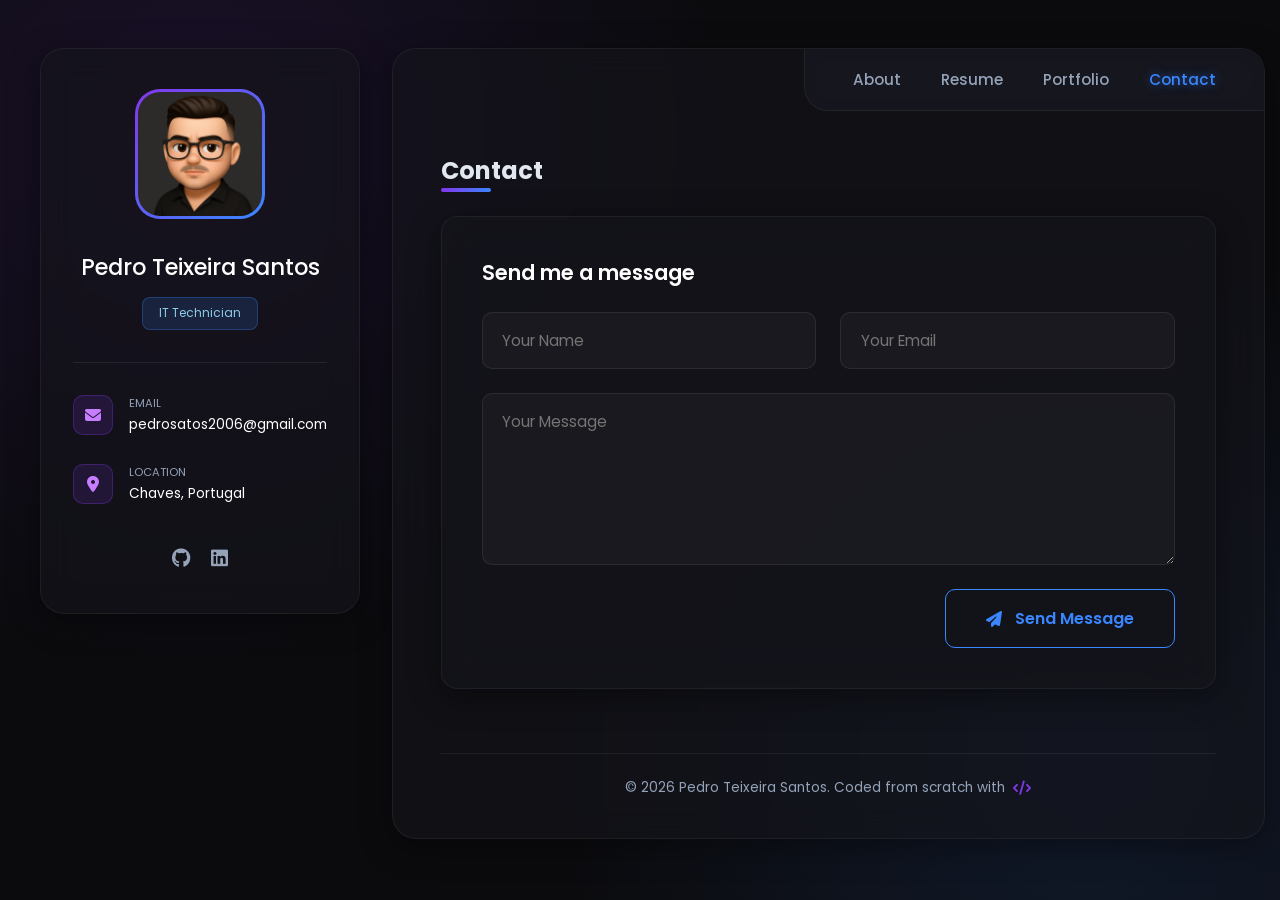
==== contact.html @ 56037216 "Primeiro commit - Portfolio" ====
<!DOCTYPE html>
<html lang="en">
<head>
    <meta charset="UTF-8">
    <meta name="viewport" content="width=device-width, initial-scale=1.0">
    <title>Pedro Teixeira Santos - Contact</title>
    <link rel="stylesheet" href="style.css">
    <link rel="stylesheet" href="https://cdnjs.cloudflare.com/ajax/libs/font-awesome/6.4.0/css/all.min.css">
</head>
<body>

<div class="container">
    <aside class="sidebar">
        <div class="profile-img">
            <img src="images/avatar.png" alt="Pedro Teixeira Santos">
        </div>
        <h2>Pedro Teixeira Santos</h2>
        <span class="badge">IT Technician</span>
        
        <div class="separator-line"></div>

        <div class="contact-info">
            <div class="info-item">
                <div class="icon-box"><i class="fa-solid fa-envelope"></i></div>
                <div class="info-text">
                    <small>EMAIL</small>
                    <p>pedrosatos2006@gmail.com</p>
                </div>
            </div>
            <div class="info-item">
                <div class="icon-box"><i class="fa-solid fa-location-dot"></i></div>
                <div class="info-text">
                    <small>LOCATION</small>
                    <p>Chaves, Portugal</p>
                </div>
            </div>
        </div>

        <div class="social-links">
            <a href="https://github.com/Lk09"><i class="fa-brands fa-github"></i></a>
            <a href="https://www.linkedin.com/in/pedro-santos-b41504161"><i class="fa-brands fa-linkedin"></i></a>
        </div>
    </aside>

    <main class="content">
        <nav class="navbar">
            <a href="index.html" >About</a>
            <a href="resume.html" >Resume</a>
            <a href="portfolio.html" >Portfolio</a>
            <a href="contact.html" class="active">Contact</a>
        </nav>


        <section class="contact-section" style="margin-top: 4rem;">
            <h1>Contact</h1>
            <div class="title-separator"></div>

            <div class="contact-form-container">
                <h3>Send me a message</h3>
                
                <form action="https://formsubmit.co/pedrosatos2006@gmail.com" method="POST" class="contact-form">
                    
                    <input type="hidden" name="_captcha" value="false">
                    
                    <input type="hidden" name="_next" value="#">

                    <div class="input-group">
                        <input type="text" name="name" placeholder="Your Name" required>
                        <input type="email" name="email" placeholder="Your Email" required>
                    </div>
                    
                    <textarea name="message" rows="6" placeholder="Your Message" required></textarea>
                    
                    <button type="submit" class="submit-btn">
                        <i class="fa-solid fa-paper-plane"></i> Send Message
                    </button>
                </form>
            </div>
        </section>
        <footer class="site-footer">
            <p>&copy; 2026 Pedro Teixeira Santos. Coded from scratch with <i class="fa-solid fa-code"></i></p>
        </footer>
    </main>
</div>

</body>
</html>
---- style.css ----
@import url('https://fonts.googleapis.com/css2?family=Poppins:wght@300;400;500;600&display=swap');

* {
    margin: 0;
    padding: 0;
    box-sizing: border-box;
    font-family: 'Poppins', sans-serif;
}

body {
    /* Fundo escuro com bacias de luz líquida em azul e roxo */
    background: radial-gradient(circle at 15% 15%, rgba(131, 56, 236, 0.12), transparent 40%),
                radial-gradient(circle at 85% 85%, rgba(58, 134, 255, 0.12), transparent 40%),
                #0b0b0e;
    color: #e2e8f0;
    display: flex;
    justify-content: center;
    padding: 3rem 1rem;
    min-height: 100vh;
}

.container {
    display: flex;
    gap: 2rem;
    max-width: 1200px;
    width: 100%;
    align-items: flex-start;
}

/* --- LIQUID GLASS EFFECT (COMMON) --- */
.sidebar, .content, .service-card, .skills-box, .portfolio-item, .contact-form-container {
    background: rgba(20, 20, 27, 0.65);
    backdrop-filter: blur(16px);
    -webkit-backdrop-filter: blur(16px);
    border: 1px solid rgba(255, 255, 255, 0.06);
    box-shadow: 0 8px 32px 0 rgba(0, 0, 0, 0.4);
}

/* --- SIDEBAR --- */
.sidebar {
    padding: 2.5rem 2rem;
    border-radius: 24px;
    width: 340px;
    text-align: center;
}

.profile-img img {
    width: 130px;
    height: 130px;
    border-radius: 25px;
    background: linear-gradient(135deg, #8338ec, #3a86ff);
    padding: 3px; /* Moldura líquida em redor do avatar */
    margin-bottom: 1.5rem;
    object-fit: cover;
}

.sidebar h2 {
    font-size: 1.4rem;
    margin-bottom: 0.8rem;
    color: #ffffff;
    font-weight: 500;
}

.badge {
    background: rgba(58, 134, 255, 0.15);
    border: 1px solid rgba(58, 134, 255, 0.3);
    font-size: 0.75rem;
    padding: 0.4rem 1rem;
    border-radius: 8px;
    color: #8ecae6;
    display: inline-block;
    margin-bottom: 2rem;
}

.separator-line {
    height: 1px;
    background: rgba(255, 255, 255, 0.08);
    margin-bottom: 2rem;
}

.contact-info {
    text-align: left;
    display: flex;
    flex-direction: column;
    gap: 1.8rem;
}

.info-item {
    display: flex;
    align-items: center;
    gap: 1rem;
}

.icon-box {
    background: rgba(131, 56, 236, 0.15);
    border: 1px solid rgba(131, 56, 236, 0.3);
    color: #c77dff;
    width: 40px;
    height: 40px;
    display: flex;
    align-items: center;
    justify-content: center;
    border-radius: 10px;
    font-size: 1rem;
}

.info-text small {
    color: #94a3b8;
    font-size: 0.7rem;
    display: block;
    margin-bottom: 0.2rem;
}

.info-text p {
    font-size: 0.85rem;
    color: #ffffff;
    word-break: normal;
}

.social-links {
    margin-top: 2.5rem;
    display: flex;
    justify-content: center;
    gap: 1.2rem;
}

.social-links a {
    color: #94a3b8;
    font-size: 1.2rem;
    text-decoration: none;
    transition: all 0.3s ease;
}

.social-links a:hover {
    color: #3a86ff;
    transform: translateY(-2px);
}

/* --- MAIN CONTENT --- */
.content {
    padding: 2.5rem 3rem;
    border-radius: 24px;
    flex: 1;
    position: relative;
}

.navbar {
    position: absolute;
    top: 0;
    right: 0;
    background: rgba(25, 25, 35, 0.7);
    backdrop-filter: blur(10px);
    padding: 1.2rem 3rem;
    border-radius: 0 24px 0 24px;
    display: flex;
    gap: 2.5rem;
    border-bottom: 1px solid rgba(255, 255, 255, 0.06);
    border-left: 1px solid rgba(255, 255, 255, 0.06);
}

.navbar a {
    color: #94a3b8;
    text-decoration: none;
    font-size: 0.95rem;
    font-weight: 500;
    transition: color 0.3s;
}

.navbar a:hover, .navbar a.active {
    color: #3a86ff;
    text-shadow: 0 0 10px rgba(58, 134, 255, 0.6);
}

.about-section {
    margin-top: 4rem;
    margin-bottom: 3rem;
}

.about-section h1 {
    font-size: 2rem;
    color: #ffffff;
    margin-bottom: 1rem;
    font-weight: 600;
}

.title-separator {
    width: 50px;
    height: 4px;
    background: linear-gradient(90deg, #8338ec, #3a86ff);
    border-radius: 2px;
    margin-bottom: 1.5rem;
}

.about-section p {
    color: #cbd5e1;
    line-height: 1.7;
    margin-bottom: 1.2rem;
    font-size: 0.95rem;
}

.services-section h2 {
    font-size: 1.6rem;
    color: #ffffff;
    margin-bottom: 1.5rem;
    font-weight: 600;
}

.services-grid {
    display: grid;
    grid-template-columns: repeat(2, 1fr);
    gap: 1.5rem;
}

.service-card {
    padding: 1.8rem;
    border-radius: 16px;
    display: flex;
    gap: 1.2rem;
    align-items: flex-start;
    transition: all 0.3s ease;
}

.service-card:hover {
    border-color: rgba(58, 134, 255, 0.4);
    box-shadow: 0 10px 25px -5px rgba(58, 134, 255, 0.15);
    transform: translateY(-2px);
}

.service-card i {
    color: #3a86ff;
    font-size: 1.8rem;
    margin-top: 0.2rem;
}

.service-card h3 {
    font-size: 1.1rem;
    color: #ffffff;
    margin-bottom: 0.8rem;
    font-weight: 600;
}

.service-card p {
    color: #94a3b8;
    font-size: 0.9rem;
    line-height: 1.6;
}

/* --- TIMELINE (EDUCATION & EXPERIENCE) --- */
.timeline-container {
    margin-bottom: 3.5rem;
}

.timeline-header {
    display: flex;
    align-items: center;
    gap: 1.2rem;
    margin-bottom: 2rem;
}

.timeline-header h3 {
    font-size: 1.6rem;
    color: #ffffff;
    font-weight: 600;
}

.timeline {
    border-left: 2px solid rgba(255, 255, 255, 0.08);
    padding-left: 2.5rem;
    position: relative;
    margin-left: 1.2rem;
}

.timeline-item {
    margin-bottom: 2.5rem;
    position: relative;
}

.timeline-item:last-child {
    margin-bottom: 0;
}

.timeline-dot {
    position: absolute;
    left: -2.95rem;
    top: 0.3rem;
    width: 14px;
    height: 14px;
    background: #0b0b0e;
    border: 3px solid #8338ec;
    border-radius: 50%;
    box-shadow: 0 0 10px rgba(131, 56, 236, 0.6);
}

.timeline-item h4 {
    color: #ffffff;
    font-size: 1.15rem;
    margin-bottom: 0.4rem;
    font-weight: 600;
}

.timeline-date {
    color: #3a86ff;
    font-size: 0.85rem;
    display: inline-block;
    margin-bottom: 1rem;
    font-weight: 500;
}

.timeline-item p {
    color: #cbd5e1;
    font-size: 0.95rem;
    line-height: 1.6;
}

/* --- SKILLS BADGE CLOUD --- */
.skills-box {
    border-radius: 16px;
    padding: 2.5rem;
    display: flex;
    flex-wrap: wrap;
    gap: 1.2rem;
    justify-content: center;
}

.badge-pill {
    background: rgba(255, 255, 255, 0.04);
    color: #ffffff;
    padding: 0.6rem 1.2rem;
    border-radius: 30px;
    font-size: 0.95rem;
    display: flex;
    align-items: center;
    gap: 0.8rem;
    border: 1px solid rgba(255, 255, 255, 0.08);
    font-weight: 500;
    transition: all 0.3s ease;
}

.badge-pill:hover {
    border-color: #8338ec;
    box-shadow: 0 0 12px rgba(131, 56, 236, 0.3);
    transform: translateY(-2px);
}

.badge-tag {
    font-size: 0.7rem;
    padding: 0.2rem 0.6rem;
    border-radius: 12px;
    font-weight: 600;
    text-transform: uppercase;
    letter-spacing: 0.5px;
}

.tag-core {
    color: #ffffff;
    background: rgba(131, 56, 236, 0.4);
    border: 1px solid #8338ec;
}

.tag-tool {
    color: #ffffff;
    background: rgba(58, 134, 255, 0.4);
    border: 1px solid #3a86ff;
}

.tag-academic {
    color: #ffffff;
    background: rgba(255, 255, 255, 0.1);
    border: 1px solid rgba(255, 255, 255, 0.2);
}

/* --- PORTFOLIO SECTION --- */
.filter-menu {
    list-style: none;
    display: flex;
    gap: 1.5rem;
    margin-bottom: 2.5rem;
    flex-wrap: wrap;
}

.filter-menu li {
    color: #94a3b8;
    font-size: 0.95rem;
    cursor: pointer;
    transition: color 0.3s ease;
    font-weight: 500;
}

.filter-menu li:hover, .filter-menu li.active {
    color: #3a86ff;
}

.portfolio-grid {
    display: grid;
    grid-template-columns: repeat(auto-fill, minmax(280px, 1fr));
    gap: 1.8rem;
}

.portfolio-item {
    border-radius: 16px;
    overflow: hidden;
    transition: all 0.3s ease;
    display: flex;
    flex-direction: column;
}

.portfolio-item:hover {
    border-color: rgba(131, 56, 236, 0.4);
    transform: translateY(-5px);
    box-shadow: 0 12px 30px -10px rgba(131, 56, 236, 0.25);
}

.portfolio-item img {
    width: 100%;
    height: 180px;
    object-fit: cover;
    border-bottom: 1px solid rgba(255, 255, 255, 0.06);
}

.item-content {
    padding: 1.5rem;
    display: flex;
    flex-direction: column;
    flex-grow: 1;
}

.item-content h3 {
    color: #ffffff;
    font-size: 1.1rem;
    margin-bottom: 0.2rem;
    font-weight: 600;
}

.item-content span {
    color: #94a3b8;
    font-size: 0.8rem;
    display: block;
    margin-bottom: 1rem;
}

.item-content p {
    color: #cbd5e1;
    font-size: 0.9rem;
    line-height: 1.6;
}

/* --- GITHUB HOVER BUTTON --- */
.portfolio-item {
    position: relative;
}

.github-overlay-btn {
    position: absolute;
    top: 15px;
    right: 15px;
    background: rgba(15, 15, 20, 0.75);
    color: #ffffff;
    padding: 0.5rem 1rem;
    border-radius: 8px;
    font-size: 0.85rem;
    font-weight: 500;
    text-decoration: none;
    display: flex;
    align-items: center;
    gap: 0.5rem;
    backdrop-filter: blur(8px);
    -webkit-backdrop-filter: blur(8px);
    border: 1px solid rgba(255, 255, 255, 0.1);
    opacity: 0;
    transform: translateY(-10px);
    transition: all 0.3s ease;
    z-index: 10;
}

.portfolio-item:hover .github-overlay-btn {
    opacity: 1;
    transform: translateY(0);
}

.github-overlay-btn:hover {
    background: linear-gradient(135deg, #8338ec, #3a86ff);
    border-color: transparent;
    box-shadow: 0 0 10px rgba(58, 134, 255, 0.4);
}

/* --- CONTACT SECTION --- */
.contact-form-container {
    border-radius: 16px;
    padding: 2.5rem;
}

.contact-form-container h3 {
    color: #ffffff;
    font-size: 1.3rem;
    margin-bottom: 1.5rem;
    font-weight: 600;
}

.contact-form {
    display: flex;
    flex-direction: column;
    gap: 1.5rem;
}

.input-group {
    display: flex;
    gap: 1.5rem;
}

.input-group input {
    flex: 1;
}

.contact-form input, 
.contact-form textarea {
    background: rgba(255, 255, 255, 0.03);
    border: 1px solid rgba(255, 255, 255, 0.08);
    padding: 1rem 1.2rem;
    border-radius: 10px;
    color: #ffffff;
    font-size: 0.95rem;
    font-family: inherit;
    outline: none;
    transition: all 0.3s ease;
}

.contact-form input:focus, 
.contact-form textarea:focus {
    border-color: #3a86ff;
    background: rgba(58, 134, 255, 0.02);
    box-shadow: 0 0 10px rgba(58, 134, 255, 0.2);
}

.contact-form textarea {
    resize: vertical;
}

.submit-btn {
    align-self: flex-end;
    background: transparent;
    color: #3a86ff;
    border: 1px solid #3a86ff;
    padding: 1rem 2.5rem;
    border-radius: 10px;
    font-size: 1rem;
    font-weight: 600;
    cursor: pointer;
    display: flex;
    align-items: center;
    gap: 0.8rem;
    transition: all 0.3s ease;
}

.submit-btn:hover {
    background: linear-gradient(135deg, #8338ec, #3a86ff);
    color: #ffffff;
    border-color: transparent;
    box-shadow: 0 0 15px rgba(131, 56, 236, 0.4);
}

/* --- RESPONSIVE --- */
@media (max-width: 950px) {
    .container {
        flex-direction: column;
    }
    .sidebar {
        width: 100%;
        display: flex;
        flex-direction: column;
        align-items: center;
    }
    .navbar {
        position: static;
        border-radius: 15px;
        justify-content: center;
        margin-bottom: 2rem;
        flex-wrap: wrap;
        border: 1px solid rgba(255, 255, 255, 0.08);
    }
    .services-grid {
        grid-template-columns: 1fr;
    }
}

@media (max-width: 768px) {
    .input-group {
        flex-direction: column;
        gap: 1.5rem;
    }
    .submit-btn {
        width: 100%;
        justify-content: center;
    }
}

/* --- FOOTER --- */
.site-footer {
    text-align: center;
    margin-top: 4rem;
    padding-top: 1.5rem;
    border-top: 1px solid rgba(255, 255, 255, 0.06);
}

.site-footer p {
    color: #94a3b8;
    font-size: 0.85rem;
    display: flex;
    align-items: center;
    justify-content: center;
    gap: 0.5rem;
}

.site-footer p i {
    color: #8338ec;
    font-size: 0.9rem;
}
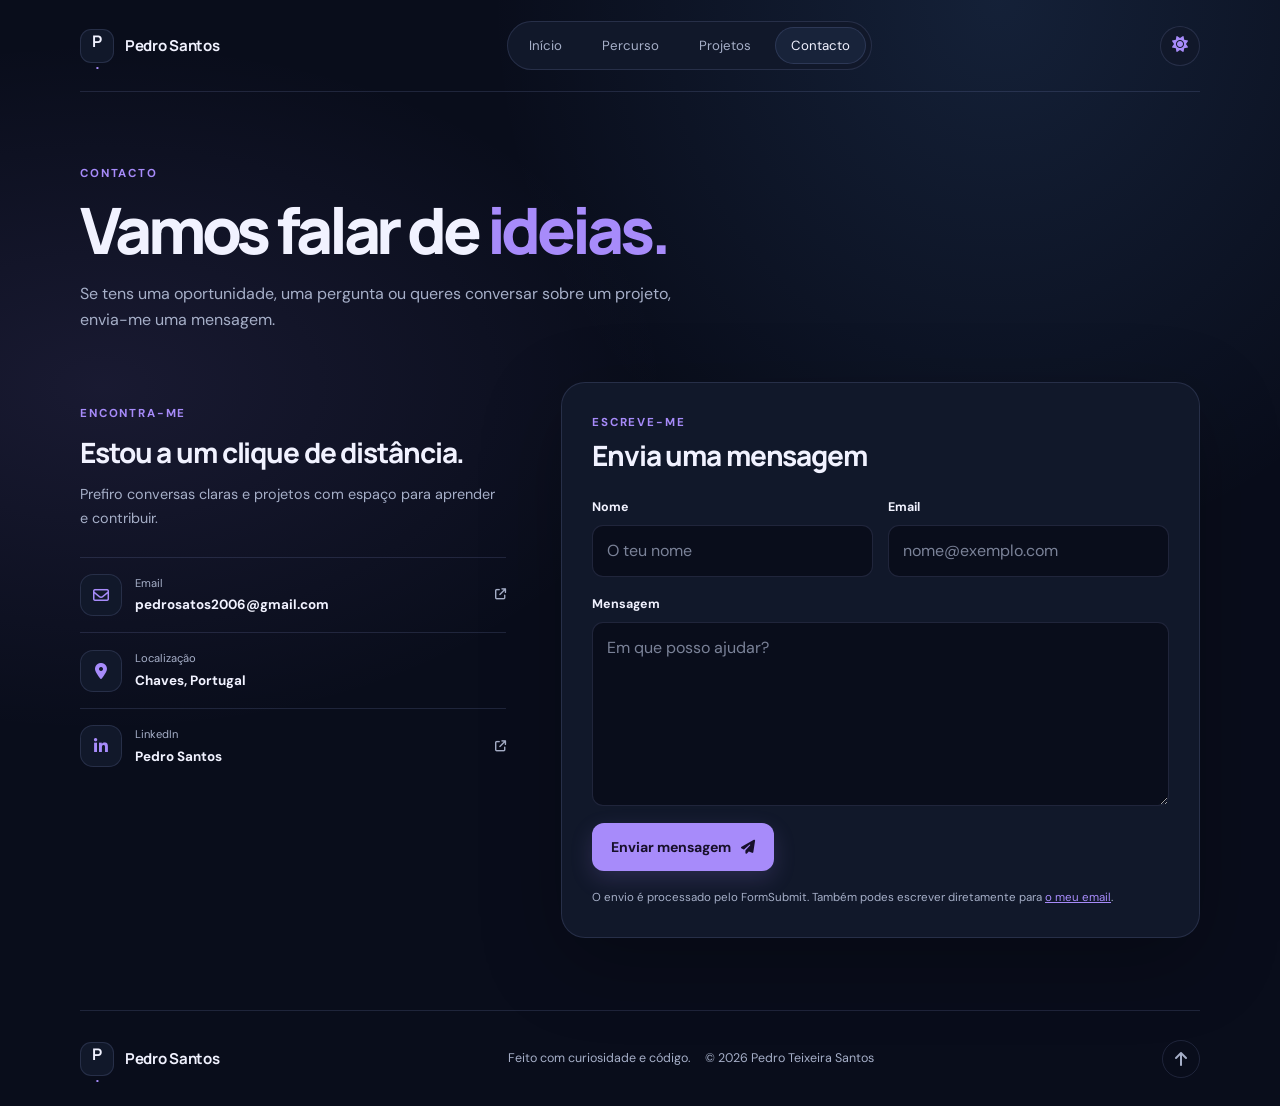
==== commit 2e5d60f3: "Atualiza portefolio pessoal e projetos" ====
--- a/contact.html
+++ b/contact.html
@@ -1,87 +1,30 @@
-<!DOCTYPE html>
-<html lang="en">
+<!doctype html>
+<html lang="pt-PT">
 <head>
-    <meta charset="UTF-8">
-    <meta name="viewport" content="width=device-width, initial-scale=1.0">
-    <title>Pedro Teixeira Santos - Contact</title>
-    <link rel="stylesheet" href="style.css">
-    <link rel="stylesheet" href="https://cdnjs.cloudflare.com/ajax/libs/font-awesome/6.4.0/css/all.min.css">
+  <meta charset="utf-8"><meta name="viewport" content="width=device-width, initial-scale=1"><meta name="theme-color" content="#090d1b">
+  <meta name="description" content="Contacta Pedro Teixeira Santos para conversar sobre projetos, oportunidades ou colaboração.">
+  <title>Contacto — Pedro Teixeira Santos</title><link rel="icon" type="image/png" href="images/favicon.png" sizes="64x64"><link rel="preconnect" href="https://fonts.googleapis.com"><link rel="preconnect" href="https://fonts.gstatic.com" crossorigin><link rel="stylesheet" href="https://fonts.googleapis.com/css2?family=DM+Sans:wght@400;500;600;700&family=Manrope:wght@400;500;600;700;800&display=swap"><link rel="stylesheet" href="style.css"><link rel="stylesheet" href="https://cdnjs.cloudflare.com/ajax/libs/font-awesome/6.4.0/css/all.min.css"><script src="script.js" defer></script>
 </head>
-<body>
-
-<div class="container">
-    <aside class="sidebar">
-        <div class="profile-img">
-            <img src="images/avatar.png" alt="Pedro Teixeira Santos">
-        </div>
-        <h2>Pedro Teixeira Santos</h2>
-        <span class="badge">IT Technician</span>
-        
-        <div class="separator-line"></div>
-
-        <div class="contact-info">
-            <div class="info-item">
-                <div class="icon-box"><i class="fa-solid fa-envelope"></i></div>
-                <div class="info-text">
-                    <small>EMAIL</small>
-                    <p>pedrosatos2006@gmail.com</p>
-                </div>
-            </div>
-            <div class="info-item">
-                <div class="icon-box"><i class="fa-solid fa-location-dot"></i></div>
-                <div class="info-text">
-                    <small>LOCATION</small>
-                    <p>Chaves, Portugal</p>
-                </div>
-            </div>
-        </div>
-
-        <div class="social-links">
-            <a href="https://github.com/Lk09"><i class="fa-brands fa-github"></i></a>
-            <a href="https://www.linkedin.com/in/pedro-santos-b41504161"><i class="fa-brands fa-linkedin"></i></a>
-        </div>
-    </aside>
-
-    <main class="content">
-        <nav class="navbar">
-            <a href="index.html" >About</a>
-            <a href="resume.html" >Resume</a>
-            <a href="portfolio.html" >Portfolio</a>
-            <a href="contact.html" class="active">Contact</a>
-        </nav>
-
-
-        <section class="contact-section" style="margin-top: 4rem;">
-            <h1>Contact</h1>
-            <div class="title-separator"></div>
-
-            <div class="contact-form-container">
-                <h3>Send me a message</h3>
-                
-                <form action="https://formsubmit.co/pedrosatos2006@gmail.com" method="POST" class="contact-form">
-                    
-                    <input type="hidden" name="_captcha" value="false">
-                    
-                    <input type="hidden" name="_next" value="#">
-
-                    <div class="input-group">
-                        <input type="text" name="name" placeholder="Your Name" required>
-                        <input type="email" name="email" placeholder="Your Email" required>
-                    </div>
-                    
-                    <textarea name="message" rows="6" placeholder="Your Message" required></textarea>
-                    
-                    <button type="submit" class="submit-btn">
-                        <i class="fa-solid fa-paper-plane"></i> Send Message
-                    </button>
-                </form>
-            </div>
-        </section>
-        <footer class="site-footer">
-            <p>&copy; 2026 Pedro Teixeira Santos. Coded from scratch with <i class="fa-solid fa-code"></i></p>
-        </footer>
-    </main>
-</div>
-
-</body>
-</html>+<body id="top">
+  <header class="site-header wrap"><a class="wordmark" href="index.html" aria-label="Pedro Santos, início"><span class="wordmark-mark">P<span>.</span></span><span>Pedro Santos</span></a><nav class="main-nav" aria-label="Navegação principal"><a href="index.html">Início</a><a href="resume.html">Percurso</a><a href="portfolio.html">Projetos</a><a class="active" aria-current="page" href="contact.html">Contacto</a></nav><button class="theme-toggle" type="button" aria-label="Ativar tema claro" title="Mudar tema"><i class="fa-solid fa-sun" aria-hidden="true"></i></button></header>
+  <main class="wrap page-main">
+    <section class="page-intro reveal"><p class="eyebrow">Contacto</p><h1>Vamos falar de <span>ideias.</span></h1><p>Se tens uma oportunidade, uma pergunta ou queres conversar sobre um projeto, envia-me uma mensagem.</p></section>
+    <section class="contact-layout reveal" aria-label="Formas de contacto">
+      <div class="contact-aside"><p class="eyebrow">Encontra-me</p><h2>Estou a um clique de distância.</h2><p>Prefiro conversas claras e projetos com espaço para aprender e contribuir.</p>
+        <a class="contact-method" href="mailto:pedrosatos2006@gmail.com"><span class="method-icon"><i class="fa-regular fa-envelope" aria-hidden="true"></i></span><span><small>Email</small><strong>pedrosatos2006@gmail.com</strong></span><i class="fa-solid fa-arrow-up-right-from-square method-arrow" aria-hidden="true"></i></a>
+        <div class="contact-method"><span class="method-icon"><i class="fa-solid fa-location-dot" aria-hidden="true"></i></span><span><small>Localização</small><strong>Chaves, Portugal</strong></span></div>
+        <a class="contact-method" href="https://www.linkedin.com/in/pedro-santos-b41504161" target="_blank" rel="noopener noreferrer"><span class="method-icon"><i class="fa-brands fa-linkedin-in" aria-hidden="true"></i></span><span><small>LinkedIn</small><strong>Pedro Santos</strong></span><i class="fa-solid fa-arrow-up-right-from-square method-arrow" aria-hidden="true"></i></a>
+      </div>
+      <div class="contact-form-card"><p class="eyebrow">Escreve-me</p><h2>Envia uma mensagem</h2>
+        <form action="https://formsubmit.co/pedrosatos2006@gmail.com" method="POST" class="contact-form">
+          <input type="hidden" name="_captcha" value="false"><input type="hidden" name="_subject" value="Mensagem através do portefólio do Pedro"><input type="text" name="_honey" class="honeypot" tabindex="-1" autocomplete="off" aria-hidden="true">
+          <div class="form-row"><div class="field"><label for="name">Nome</label><input id="name" type="text" name="name" autocomplete="name" placeholder="O teu nome" required></div><div class="field"><label for="email">Email</label><input id="email" type="email" name="email" autocomplete="email" placeholder="nome@exemplo.com" required></div></div>
+          <div class="field"><label for="message">Mensagem</label><textarea id="message" name="message" rows="6" placeholder="Em que posso ajudar?" required></textarea></div>
+          <button type="submit" class="button button-primary">Enviar mensagem <i class="fa-solid fa-paper-plane" aria-hidden="true"></i></button>
+          <p class="form-note">O envio é processado pelo FormSubmit. Também podes escrever diretamente para <a href="mailto:pedrosatos2006@gmail.com">o meu email</a>.</p>
+        </form>
+      </div>
+    </section>
+  </main>
+  <footer class="site-footer wrap"><a class="wordmark" href="index.html"><span class="wordmark-mark">P<span>.</span></span><span>Pedro Santos</span></a><p>Feito com curiosidade e código. <span>© <span data-year></span> Pedro Teixeira Santos</span></p><a class="back-top" href="#top" aria-label="Voltar ao topo"><i class="fa-solid fa-arrow-up" aria-hidden="true"></i></a></footer>
+</body></html>
--- a/style.css
+++ b/style.css
@@ -1,616 +1,1775 @@
-@import url('https://fonts.googleapis.com/css2?family=Poppins:wght@300;400;500;600&display=swap');
-
+:root {
+  color-scheme:dark;
+  --bg:#090d1b;
+  --surface:#11182a;
+  --surface-2:#18233a;
+  --ink:#f1f2ff;
+  --muted:#a6afc8;
+  --line:rgba(169,181,255,.14);
+  --accent:#a78bfa;
+  --accent-ink:#17102a;
+  --violet:#60a5fa;
+  --shadow:0 24px 80px rgba(0,0,0,.26);
+  --radius:24px
+}
+body[data-theme="light"] {
+  color-scheme:light;
+  --bg:#f3f2fa;
+  --surface:#fff;
+  --surface-2:#f5f4fc;
+  --ink:#17182a;
+  --muted:#5c6279;
+  --line:rgba(43,49,91,.14);
+  --accent:#6b52d6;
+  --accent-ink:#fff;
+  --violet:#286bb5;
+  --shadow:0 24px 80px rgba(26,34,48,.09)
+}
 * {
-    margin: 0;
-    padding: 0;
-    box-sizing: border-box;
-    font-family: 'Poppins', sans-serif;
-}
-
+  box-sizing:border-box
+}
+html {
+  scroll-behavior:smooth;
+  scroll-padding-top:7rem
+}
 body {
-    /* Fundo escuro com bacias de luz líquida em azul e roxo */
-    background: radial-gradient(circle at 15% 15%, rgba(131, 56, 236, 0.12), transparent 40%),
-                radial-gradient(circle at 85% 85%, rgba(58, 134, 255, 0.12), transparent 40%),
-                #0b0b0e;
-    color: #e2e8f0;
-    display: flex;
-    justify-content: center;
-    padding: 3rem 1rem;
-    min-height: 100vh;
-}
-
-.container {
-    display: flex;
-    gap: 2rem;
-    max-width: 1200px;
-    width: 100%;
-    align-items: flex-start;
-}
-
-/* --- LIQUID GLASS EFFECT (COMMON) --- */
-.sidebar, .content, .service-card, .skills-box, .portfolio-item, .contact-form-container {
-    background: rgba(20, 20, 27, 0.65);
-    backdrop-filter: blur(16px);
-    -webkit-backdrop-filter: blur(16px);
-    border: 1px solid rgba(255, 255, 255, 0.06);
-    box-shadow: 0 8px 32px 0 rgba(0, 0, 0, 0.4);
-}
-
-/* --- SIDEBAR --- */
-.sidebar {
-    padding: 2.5rem 2rem;
-    border-radius: 24px;
-    width: 340px;
-    text-align: center;
-}
-
-.profile-img img {
-    width: 130px;
-    height: 130px;
-    border-radius: 25px;
-    background: linear-gradient(135deg, #8338ec, #3a86ff);
-    padding: 3px; /* Moldura líquida em redor do avatar */
-    margin-bottom: 1.5rem;
-    object-fit: cover;
-}
-
-.sidebar h2 {
-    font-size: 1.4rem;
-    margin-bottom: 0.8rem;
-    color: #ffffff;
-    font-weight: 500;
-}
-
-.badge {
-    background: rgba(58, 134, 255, 0.15);
-    border: 1px solid rgba(58, 134, 255, 0.3);
-    font-size: 0.75rem;
-    padding: 0.4rem 1rem;
-    border-radius: 8px;
-    color: #8ecae6;
-    display: inline-block;
-    margin-bottom: 2rem;
-}
-
-.separator-line {
-    height: 1px;
-    background: rgba(255, 255, 255, 0.08);
-    margin-bottom: 2rem;
-}
-
-.contact-info {
-    text-align: left;
-    display: flex;
-    flex-direction: column;
-    gap: 1.8rem;
-}
-
-.info-item {
-    display: flex;
-    align-items: center;
-    gap: 1rem;
-}
-
-.icon-box {
-    background: rgba(131, 56, 236, 0.15);
-    border: 1px solid rgba(131, 56, 236, 0.3);
-    color: #c77dff;
-    width: 40px;
-    height: 40px;
-    display: flex;
-    align-items: center;
-    justify-content: center;
-    border-radius: 10px;
-    font-size: 1rem;
-}
-
-.info-text small {
-    color: #94a3b8;
-    font-size: 0.7rem;
-    display: block;
-    margin-bottom: 0.2rem;
-}
-
-.info-text p {
-    font-size: 0.85rem;
-    color: #ffffff;
-    word-break: normal;
-}
-
-.social-links {
-    margin-top: 2.5rem;
-    display: flex;
-    justify-content: center;
-    gap: 1.2rem;
-}
-
-.social-links a {
-    color: #94a3b8;
-    font-size: 1.2rem;
-    text-decoration: none;
-    transition: all 0.3s ease;
-}
-
-.social-links a:hover {
-    color: #3a86ff;
-    transform: translateY(-2px);
-}
-
-/* --- MAIN CONTENT --- */
-.content {
-    padding: 2.5rem 3rem;
-    border-radius: 24px;
-    flex: 1;
-    position: relative;
-}
-
-.navbar {
-    position: absolute;
-    top: 0;
-    right: 0;
-    background: rgba(25, 25, 35, 0.7);
-    backdrop-filter: blur(10px);
-    padding: 1.2rem 3rem;
-    border-radius: 0 24px 0 24px;
-    display: flex;
-    gap: 2.5rem;
-    border-bottom: 1px solid rgba(255, 255, 255, 0.06);
-    border-left: 1px solid rgba(255, 255, 255, 0.06);
-}
-
-.navbar a {
-    color: #94a3b8;
-    text-decoration: none;
-    font-size: 0.95rem;
-    font-weight: 500;
-    transition: color 0.3s;
-}
-
-.navbar a:hover, .navbar a.active {
-    color: #3a86ff;
-    text-shadow: 0 0 10px rgba(58, 134, 255, 0.6);
-}
-
-.about-section {
-    margin-top: 4rem;
-    margin-bottom: 3rem;
-}
-
-.about-section h1 {
-    font-size: 2rem;
-    color: #ffffff;
-    margin-bottom: 1rem;
-    font-weight: 600;
-}
-
-.title-separator {
-    width: 50px;
-    height: 4px;
-    background: linear-gradient(90deg, #8338ec, #3a86ff);
-    border-radius: 2px;
-    margin-bottom: 1.5rem;
-}
-
-.about-section p {
-    color: #cbd5e1;
-    line-height: 1.7;
-    margin-bottom: 1.2rem;
-    font-size: 0.95rem;
-}
-
-.services-section h2 {
-    font-size: 1.6rem;
-    color: #ffffff;
-    margin-bottom: 1.5rem;
-    font-weight: 600;
-}
-
-.services-grid {
-    display: grid;
-    grid-template-columns: repeat(2, 1fr);
-    gap: 1.5rem;
-}
-
-.service-card {
-    padding: 1.8rem;
-    border-radius: 16px;
-    display: flex;
-    gap: 1.2rem;
-    align-items: flex-start;
-    transition: all 0.3s ease;
-}
-
-.service-card:hover {
-    border-color: rgba(58, 134, 255, 0.4);
-    box-shadow: 0 10px 25px -5px rgba(58, 134, 255, 0.15);
-    transform: translateY(-2px);
-}
-
-.service-card i {
-    color: #3a86ff;
-    font-size: 1.8rem;
-    margin-top: 0.2rem;
-}
-
-.service-card h3 {
-    font-size: 1.1rem;
-    color: #ffffff;
-    margin-bottom: 0.8rem;
-    font-weight: 600;
-}
-
-.service-card p {
-    color: #94a3b8;
-    font-size: 0.9rem;
-    line-height: 1.6;
-}
-
-/* --- TIMELINE (EDUCATION & EXPERIENCE) --- */
-.timeline-container {
-    margin-bottom: 3.5rem;
-}
-
-.timeline-header {
-    display: flex;
-    align-items: center;
-    gap: 1.2rem;
-    margin-bottom: 2rem;
-}
-
-.timeline-header h3 {
-    font-size: 1.6rem;
-    color: #ffffff;
-    font-weight: 600;
-}
-
+  margin:0;
+  background:radial-gradient(ellipse at 78% 0%,rgba(96,165,250,.13),transparent 36%),radial-gradient(ellipse at 8% 35%,rgba(167,139,250,.1),transparent 34%),var(--bg);
+  color:var(--ink);
+  font-family:'DM Sans',Inter,system-ui,-apple-system,'Segoe UI',sans-serif;
+  font-size:16px;
+  line-height:1.65;
+  transition:background .25s,color .25s
+}
+body:after {
+  content:"";
+  position:fixed;
+  inset:0;
+  pointer-events:none;
+  z-index:-1;
+  background-image:radial-gradient(var(--line) .6px,transparent .6px);
+  background-size:22px 22px;
+  opacity:.17
+}
+a {
+  color:inherit
+}
+button,input,textarea {
+  font:inherit
+}
+button {
+  color:inherit
+}
+.wrap {
+  width:min(1120px,calc(100% - 48px));
+  margin-inline:auto
+}
+.site-header {
+  height:92px;
+  display:flex;
+  align-items:center;
+  justify-content:space-between;
+  border-bottom:1px solid var(--line)
+}
+.wordmark {
+  text-decoration:none;
+  display:flex;
+  align-items:center;
+  gap:11px;
+  font:700 .94rem 'Manrope',sans-serif;
+  letter-spacing:-.02em
+}
+.wordmark-mark {
+  width:34px;
+  height:34px;
+  border:1px solid var(--line);
+  border-radius:11px;
+  display:grid;
+  place-items:center;
+  font-size:1rem;
+  background:var(--surface)
+}
+.wordmark-mark span {
+  color:var(--accent)
+}
+.main-nav {
+  display:flex;
+  align-items:center;
+  gap:8px;
+  padding:5px;
+  background:var(--surface);
+  border:1px solid var(--line);
+  border-radius:999px
+}
+.main-nav a {
+  text-decoration:none;
+  color:var(--muted);
+  font-size:.83rem;
+  padding:8px 16px;
+  border-radius:999px;
+  transition:background .2s,color .2s
+}
+.main-nav a:hover,.main-nav a.active {
+  color:var(--ink);
+  background:var(--surface-2)
+}
+.main-nav a.active {
+  box-shadow:inset 0 0 0 1px var(--line)
+}
+.theme-toggle {
+  width:40px;
+  height:40px;
+  border-radius:50%;
+  border:1px solid var(--line);
+  background:var(--surface);
+  cursor:pointer;
+  color:var(--accent);
+  transition:transform .2s,border-color .2s
+}
+.theme-toggle:hover {
+  transform:rotate(12deg);
+  border-color:var(--accent)
+}
+.hero {
+  min-height:600px;
+  display:grid;
+  grid-template-columns:1.12fr .88fr;
+  align-items:center;
+  gap:48px;
+  padding:68px 0 76px
+}
+.eyebrow {
+  margin:0 0 13px;
+  color:var(--accent);
+  font-size:.72rem;
+  font-weight:700;
+  letter-spacing:.16em;
+  text-transform:uppercase
+}
+.hero .eyebrow {
+  display:flex;
+  gap:10px;
+  align-items:center
+}
+.status-dot {
+  width:8px;
+  height:8px;
+  background:var(--accent);
+  border-radius:50%;
+  box-shadow:0 0 0 5px color-mix(in srgb,var(--accent) 15%,transparent)
+}
+h1,h2,h3,p {
+  margin-top:0
+}
+.hero h1,.page-intro h1 {
+  font:800 clamp(2.8rem,5.6vw,5rem)/1.06 'Manrope',sans-serif;
+  letter-spacing:-.065em;
+  margin:0 0 22px;
+  max-width:690px
+}
+.hero h1 span,.page-intro h1 span {
+  color:var(--accent)
+}
+.hero-lede {
+  max-width:600px;
+  color:var(--muted);
+  font-size:1.05rem;
+  line-height:1.8;
+  margin-bottom:29px
+}
+.hero-actions {
+  display:flex;
+  gap:12px;
+  flex-wrap:wrap
+}
+.button {
+  min-height:48px;
+  display:inline-flex;
+  align-items:center;
+  justify-content:center;
+  gap:10px;
+  text-decoration:none;
+  border:1px solid transparent;
+  border-radius:12px;
+  padding:0 18px;
+  font-size:.88rem;
+  font-weight:700;
+  cursor:pointer;
+  transition:transform .2s,box-shadow .2s,background .2s
+}
+.button:hover {
+  transform:translateY(-2px)
+}
+.button-primary {
+  background:var(--accent);
+  color:var(--accent-ink);
+  box-shadow:0 8px 22px color-mix(in srgb,var(--accent) 17%,transparent)
+}
+.button-primary:hover {
+  box-shadow:0 12px 30px color-mix(in srgb,var(--accent) 26%,transparent)
+}
+.button-quiet {
+  border-color:var(--line);
+  background:var(--surface);
+  color:var(--ink)
+}
+.button-quiet:hover {
+  border-color:var(--accent)
+}
+.hero-social {
+  display:flex;
+  gap:21px;
+  margin-top:34px
+}
+.hero-social a {
+  color:var(--muted);
+  text-decoration:none;
+  font-size:.88rem;
+  transition:color .2s
+}
+.hero-social a:hover {
+  color:var(--accent)
+}
+.hero-social a i:first-child {
+  margin-right:5px
+}
+.external {
+  font-size:.62rem;
+  margin-left:4px;
+  opacity:.65
+}
+.hero-visual {
+  position:relative;
+  justify-self:end;
+  width:min(100%,410px);
+  aspect-ratio:1/1.04;
+  padding:22px
+}
+.portrait-frame {
+  width:100%;
+  height:100%;
+  overflow:hidden;
+  border-radius:48% 48% 28px 28px;
+  background:linear-gradient(145deg,var(--surface-2),#333147);
+  border:1px solid var(--line);
+  box-shadow:var(--shadow);
+  position:relative;
+  z-index:1
+}
+.portrait-frame img {
+  width:100%;
+  height:100%;
+  object-fit:cover;
+  object-position:center 30%;
+  mix-blend-mode:normal
+}
+.floating-note {
+  position:absolute;
+  z-index:2;
+  bottom:48px;
+  left:-35px;
+  display:flex;
+  align-items:center;
+  gap:12px;
+  padding:13px 17px;
+  border-radius:15px;
+  background:color-mix(in srgb,var(--surface) 90%,transparent);
+  border:1px solid var(--line);
+  backdrop-filter:blur(16px);
+  box-shadow:var(--shadow)
+}
+.note-icon {
+  display:grid;
+  place-items:center;
+  width:40px;
+  height:40px;
+  border-radius:12px;
+  background:color-mix(in srgb,var(--accent) 15%,transparent);
+  color:var(--accent)
+}
+.floating-note strong,.floating-note small {
+  display:block
+}
+.floating-note strong {
+  font-size:.82rem
+}
+.floating-note small {
+  color:var(--muted);
+  font-size:.7rem
+}
+.hero-orbit {
+  position:absolute;
+  border:1px solid color-mix(in srgb,var(--violet) 35%,transparent);
+  border-radius:50%;
+  z-index:0;
+  transform:rotate(-28deg)
+}
+.orbit-one {
+  width:105%;
+  height:68%;
+  top:13%;
+  left:-4%
+}
+.orbit-two {
+  width:90%;
+  height:53%;
+  top:24%;
+  left:3%;
+  border-color:color-mix(in srgb,var(--accent) 32%,transparent)
+}
+.section-block {
+  padding:60px 0;
+  border-top:1px solid var(--line)
+}
+.intro-grid {
+  display:grid;
+  grid-template-columns:.9fr 1.1fr;
+  gap:70px;
+  align-items:start
+}
+.intro-grid h2,.section-heading h2,.contact-strip h2 {
+  font:750 clamp(1.9rem,3.5vw,3rem)/1.15 'Manrope',sans-serif;
+  letter-spacing:-.05em;
+  margin:0
+}
+.intro-grid h2 span {
+  color:var(--violet)
+}
+.intro-copy {
+  color:var(--muted);
+  max-width:620px
+}
+.intro-copy p {
+  margin-bottom:16px
+}
+.text-link {
+  display:inline-flex;
+  align-items:center;
+  gap:9px;
+  margin-top:7px;
+  text-decoration:none;
+  color:var(--accent);
+  font-weight:700;
+  font-size:.88rem
+}
+.text-link i {
+  transition:transform .2s
+}
+.text-link:hover i {
+  transform:translateX(4px)
+}
+.section-heading {
+  display:flex;
+  justify-content:space-between;
+  align-items:end;
+  margin-bottom:25px
+}
+.section-heading .eyebrow {
+  margin-bottom:8px
+}
+.section-heading h2 {
+  font-size:2rem
+}
+.focus-grid {
+  display:grid;
+  grid-template-columns:repeat(3,1fr);
+  gap:16px
+}
+.focus-card {
+  position:relative;
+  min-height:220px;
+  padding:27px;
+  border:1px solid var(--line);
+  border-radius:var(--radius);
+  background:linear-gradient(145deg,var(--surface),color-mix(in srgb,var(--surface) 75%,var(--bg)));
+  transition:transform .25s,border-color .25s
+}
+.focus-card:hover {
+  transform:translateY(-5px);
+  border-color:color-mix(in srgb,var(--accent) 45%,var(--line))
+}
+.focus-card>i {
+  display:grid;
+  place-items:center;
+  width:44px;
+  height:44px;
+  margin-bottom:22px;
+  border:1px solid color-mix(in srgb,var(--accent) 25%,var(--line));
+  border-radius:14px;
+  color:var(--accent);
+  background:color-mix(in srgb,var(--accent) 9%,transparent);
+  font-size:1.05rem
+}
+.card-index {
+  position:absolute;
+  top:25px;
+  right:26px;
+  color:var(--muted);
+  font:600 .72rem 'Manrope',sans-serif
+}
+.focus-card h3 {
+  margin-bottom:8px;
+  font:700 1.08rem 'Manrope',sans-serif
+}
+.focus-card p {
+  margin:0;
+  color:var(--muted);
+  font-size:.9rem;
+  line-height:1.65
+}
+.featured-section {
+  padding-bottom:70px
+}
+.featured-card {
+  display:grid;
+  grid-template-columns:1.05fr .95fr;
+  gap:30px;
+  position:relative;
+  padding:15px;
+  border:1px solid var(--line);
+  border-radius:var(--radius);
+  background:var(--surface);
+  text-decoration:none;
+  transition:transform .25s,border-color .25s
+}
+.featured-card:hover {
+  transform:translateY(-4px);
+  border-color:color-mix(in srgb,var(--accent) 45%,var(--line))
+}
+.featured-card>img {
+  width:100%;
+  height:270px;
+  object-fit:cover;
+  border-radius:16px;
+  background:var(--surface-2)
+}
+.featured-card>div {
+  align-self:center;
+  padding:20px 30px 20px 0
+}
+.project-kicker {
+  font-size:.69rem;
+  text-transform:uppercase;
+  letter-spacing:.11em;
+  color:var(--accent);
+  font-weight:700;
+  margin:0 0 10px
+}
+.featured-card h3 {
+  font:750 1.6rem/1.2 'Manrope',sans-serif;
+  letter-spacing:-.04em;
+  margin-bottom:12px
+}
+.featured-card p {
+  color:var(--muted);
+  font-size:.92rem
+}
+.featured-arrow {
+  position:absolute;
+  right:27px;
+  top:27px;
+  color:var(--muted)
+}
+.contact-strip {
+  display:flex;
+  justify-content:space-between;
+  align-items:center;
+  gap:30px;
+  padding:34px 38px;
+  margin:0 0 66px;
+  border:1px solid color-mix(in srgb,var(--accent) 22%,var(--line));
+  border-radius:var(--radius);
+  background:linear-gradient(115deg,color-mix(in srgb,var(--accent) 7%,var(--surface)),var(--surface) 72%)
+}
+.contact-strip .eyebrow {
+  margin-bottom:8px
+}
+.contact-strip h2 {
+  font-size:1.6rem
+}
+.site-footer {
+  min-height:96px;
+  border-top:1px solid var(--line);
+  display:flex;
+  align-items:center;
+  justify-content:space-between;
+  gap:22px
+}
+.site-footer p {
+  display:flex;
+  gap:14px;
+  align-items:center;
+  margin:0;
+  color:var(--muted);
+  font-size:.78rem
+}
+.site-footer p span {
+  color:var(--muted)
+}
+.back-top {
+  width:38px;
+  height:38px;
+  border:1px solid var(--line);
+  border-radius:50%;
+  display:grid;
+  place-items:center;
+  text-decoration:none;
+  color:var(--muted);
+  transition:color .2s,border-color .2s
+}
+.back-top:hover {
+  color:var(--accent);
+  border-color:var(--accent)
+}
+.page-main {
+  min-height:calc(100vh - 190px);
+  padding-bottom:72px
+}
+.page-intro {
+  padding:72px 0 48px
+}
+.page-intro h1 {
+  font-size:clamp(2.8rem,5vw,4.5rem);
+  margin-bottom:17px
+}
+.page-intro>p:last-of-type {
+  max-width:630px;
+  color:var(--muted);
+  font-size:1rem;
+  margin:0
+}
+.page-intro .button {
+  margin-top:24px
+}
+.resume-layout {
+  display:grid;
+  grid-template-columns:1.12fr .88fr;
+  gap:70px
+}
+.resume-section {
+  margin-bottom:54px
+}
+.section-label {
+  display:flex;
+  align-items:center;
+  gap:15px;
+  margin-bottom:27px
+}
+.section-label .eyebrow {
+  margin-bottom:2px
+}
+.section-label h2,.skills-panel h2 {
+  font:750 1.7rem 'Manrope',sans-serif;
+  letter-spacing:-.04em;
+  margin:0
+}
+.label-icon {
+  width:48px;
+  height:48px;
+  display:grid;
+  place-items:center;
+  border-radius:15px;
+  color:var(--accent);
+  background:color-mix(in srgb,var(--accent) 10%,var(--surface));
+  border:1px solid color-mix(in srgb,var(--accent) 23%,var(--line))
+}
 .timeline {
-    border-left: 2px solid rgba(255, 255, 255, 0.08);
-    padding-left: 2.5rem;
-    position: relative;
-    margin-left: 1.2rem;
-}
-
+  margin-left:23px;
+  padding-left:28px;
+  border-left:1px solid var(--line)
+}
 .timeline-item {
-    margin-bottom: 2.5rem;
-    position: relative;
-}
-
+  position:relative;
+  padding:0 0 33px
+}
 .timeline-item:last-child {
-    margin-bottom: 0;
-}
-
+  padding-bottom:0
+}
 .timeline-dot {
-    position: absolute;
-    left: -2.95rem;
-    top: 0.3rem;
-    width: 14px;
-    height: 14px;
-    background: #0b0b0e;
-    border: 3px solid #8338ec;
-    border-radius: 50%;
-    box-shadow: 0 0 10px rgba(131, 56, 236, 0.6);
-}
-
-.timeline-item h4 {
-    color: #ffffff;
-    font-size: 1.15rem;
-    margin-bottom: 0.4rem;
-    font-weight: 600;
-}
-
+  position:absolute;
+  width:11px;
+  height:11px;
+  left:-34px;
+  top:7px;
+  background:var(--accent);
+  border-radius:50%;
+  box-shadow:0 0 0 5px color-mix(in srgb,var(--accent) 12%,var(--bg))
+}
 .timeline-date {
-    color: #3a86ff;
-    font-size: 0.85rem;
-    display: inline-block;
-    margin-bottom: 1rem;
-    font-weight: 500;
-}
-
-.timeline-item p {
-    color: #cbd5e1;
-    font-size: 0.95rem;
-    line-height: 1.6;
-}
-
-/* --- SKILLS BADGE CLOUD --- */
-.skills-box {
-    border-radius: 16px;
-    padding: 2.5rem;
-    display: flex;
-    flex-wrap: wrap;
-    gap: 1.2rem;
-    justify-content: center;
-}
-
-.badge-pill {
-    background: rgba(255, 255, 255, 0.04);
-    color: #ffffff;
-    padding: 0.6rem 1.2rem;
-    border-radius: 30px;
-    font-size: 0.95rem;
-    display: flex;
-    align-items: center;
-    gap: 0.8rem;
-    border: 1px solid rgba(255, 255, 255, 0.08);
-    font-weight: 500;
-    transition: all 0.3s ease;
-}
-
-.badge-pill:hover {
-    border-color: #8338ec;
-    box-shadow: 0 0 12px rgba(131, 56, 236, 0.3);
-    transform: translateY(-2px);
-}
-
-.badge-tag {
-    font-size: 0.7rem;
-    padding: 0.2rem 0.6rem;
-    border-radius: 12px;
-    font-weight: 600;
-    text-transform: uppercase;
-    letter-spacing: 0.5px;
-}
-
-.tag-core {
-    color: #ffffff;
-    background: rgba(131, 56, 236, 0.4);
-    border: 1px solid #8338ec;
-}
-
-.tag-tool {
-    color: #ffffff;
-    background: rgba(58, 134, 255, 0.4);
-    border: 1px solid #3a86ff;
-}
-
-.tag-academic {
-    color: #ffffff;
-    background: rgba(255, 255, 255, 0.1);
-    border: 1px solid rgba(255, 255, 255, 0.2);
-}
-
-/* --- PORTFOLIO SECTION --- */
-.filter-menu {
-    list-style: none;
-    display: flex;
-    gap: 1.5rem;
-    margin-bottom: 2.5rem;
-    flex-wrap: wrap;
-}
-
-.filter-menu li {
-    color: #94a3b8;
-    font-size: 0.95rem;
-    cursor: pointer;
-    transition: color 0.3s ease;
-    font-weight: 500;
-}
-
-.filter-menu li:hover, .filter-menu li.active {
-    color: #3a86ff;
-}
-
-.portfolio-grid {
-    display: grid;
-    grid-template-columns: repeat(auto-fill, minmax(280px, 1fr));
-    gap: 1.8rem;
-}
-
-.portfolio-item {
-    border-radius: 16px;
-    overflow: hidden;
-    transition: all 0.3s ease;
-    display: flex;
-    flex-direction: column;
-}
-
-.portfolio-item:hover {
-    border-color: rgba(131, 56, 236, 0.4);
-    transform: translateY(-5px);
-    box-shadow: 0 12px 30px -10px rgba(131, 56, 236, 0.25);
-}
-
-.portfolio-item img {
-    width: 100%;
-    height: 180px;
-    object-fit: cover;
-    border-bottom: 1px solid rgba(255, 255, 255, 0.06);
-}
-
-.item-content {
-    padding: 1.5rem;
-    display: flex;
-    flex-direction: column;
-    flex-grow: 1;
-}
-
-.item-content h3 {
-    color: #ffffff;
-    font-size: 1.1rem;
-    margin-bottom: 0.2rem;
-    font-weight: 600;
-}
-
-.item-content span {
-    color: #94a3b8;
-    font-size: 0.8rem;
-    display: block;
-    margin-bottom: 1rem;
-}
-
-.item-content p {
-    color: #cbd5e1;
-    font-size: 0.9rem;
-    line-height: 1.6;
-}
-
-/* --- GITHUB HOVER BUTTON --- */
-.portfolio-item {
-    position: relative;
-}
-
-.github-overlay-btn {
-    position: absolute;
-    top: 15px;
-    right: 15px;
-    background: rgba(15, 15, 20, 0.75);
-    color: #ffffff;
-    padding: 0.5rem 1rem;
-    border-radius: 8px;
-    font-size: 0.85rem;
-    font-weight: 500;
-    text-decoration: none;
-    display: flex;
-    align-items: center;
-    gap: 0.5rem;
-    backdrop-filter: blur(8px);
-    -webkit-backdrop-filter: blur(8px);
-    border: 1px solid rgba(255, 255, 255, 0.1);
-    opacity: 0;
-    transform: translateY(-10px);
-    transition: all 0.3s ease;
-    z-index: 10;
-}
-
-.portfolio-item:hover .github-overlay-btn {
-    opacity: 1;
-    transform: translateY(0);
-}
-
-.github-overlay-btn:hover {
-    background: linear-gradient(135deg, #8338ec, #3a86ff);
-    border-color: transparent;
-    box-shadow: 0 0 10px rgba(58, 134, 255, 0.4);
-}
-
-/* --- CONTACT SECTION --- */
-.contact-form-container {
-    border-radius: 16px;
-    padding: 2.5rem;
-}
-
-.contact-form-container h3 {
-    color: #ffffff;
-    font-size: 1.3rem;
-    margin-bottom: 1.5rem;
-    font-weight: 600;
-}
-
+  font-size:.75rem;
+  color:var(--accent);
+  font-weight:700;
+  margin:0 0 6px
+}
+.timeline-item h3 {
+  font:700 1.05rem 'Manrope',sans-serif;
+  margin:0 0 3px
+}
+.timeline-place {
+  color:var(--violet)!important;
+  font-size:.84rem!important;
+  margin-bottom:10px!important
+}
+.timeline-item>p:last-child {
+  font-size:.88rem;
+  color:var(--muted);
+  margin-bottom:0
+}
+.skills-panel {
+  align-self:start;
+  padding:29px;
+  border:1px solid var(--line);
+  border-radius:var(--radius);
+  background:var(--surface)
+}
+.skills-panel .eyebrow {
+  margin-bottom:8px
+}
+.skills-intro {
+  font-size:.87rem;
+  color:var(--muted);
+  margin:11px 0 28px
+}
+.skill-group {
+  padding:18px 0;
+  border-top:1px solid var(--line)
+}
+.skill-group h3,.language-box h3 {
+  font:700 .85rem 'Manrope',sans-serif;
+  margin:0 0 12px
+}
+.skill-tags {
+  display:flex;
+  flex-wrap:wrap;
+  gap:8px
+}
+.skill-tags span {
+  display:inline-flex;
+  align-items:center;
+  gap:5px;
+  padding:7px 10px;
+  border:1px solid var(--line);
+  border-radius:9px;
+  color:var(--ink);
+  background:var(--surface-2);
+  font-size:.76rem
+}
+.skill-tags small {
+  color:var(--muted);
+  font-size:.62rem
+}
+.language-box {
+  padding-top:18px;
+  border-top:1px solid var(--line)
+}
+.language-box p {
+  display:flex;
+  justify-content:space-between;
+  color:var(--muted);
+  font-size:.83rem;
+  margin:8px 0
+}
+.language-box p span {
+  color:var(--ink);
+  font-weight:700
+}
+.print-button {
+  margin-top:23px
+}
+.filter-bar {
+  display:flex;
+  gap:8px;
+  margin-bottom:25px
+}
+.filter-button {
+  display:inline-flex;
+  align-items:center;
+  gap:8px;
+  border:1px solid var(--line);
+  border-radius:999px;
+  background:var(--surface);
+  padding:9px 15px;
+  color:var(--muted);
+  font-weight:600;
+  font-size:.81rem;
+  cursor:pointer;
+  transition:color .2s,border-color .2s,background .2s
+}
+.filter-button span {
+  font-size:.69rem;
+  opacity:.7
+}
+.filter-button:hover,.filter-button.active {
+  color:var(--ink);
+  border-color:color-mix(in srgb,var(--accent) 48%,var(--line));
+  background:color-mix(in srgb,var(--accent) 8%,var(--surface))
+}
+.project-grid {
+  display:grid;
+  grid-template-columns:repeat(2,minmax(0,1fr));
+  gap:19px
+}
+.project-card {
+  overflow:hidden;
+  border:1px solid var(--line);
+  border-radius:20px;
+  background:var(--surface);
+  transition:transform .25s,border-color .25s,box-shadow .25s
+}
+.project-card:hover {
+  transform:translateY(-4px);
+  border-color:color-mix(in srgb,var(--accent) 37%,var(--line));
+  box-shadow:var(--shadow)
+}
+.project-card[hidden] {
+  display:none
+}
+.project-card-save-editor .project-image {
+  height:260px;
+  background:#e9e9eb
+}
+.project-card-save-editor .project-image img {
+  object-fit:contain;
+  padding:8px
+}
+.project-card-save-editor:hover .project-image img {
+  transform:none
+}
+.featured-card-save-editor>img {
+  object-fit:contain;
+  background:#e9e9eb;
+  padding:8px
+}
+.project-image {
+  position:relative;
+  display:block;
+  overflow:hidden;
+  height:230px;
+  background:var(--surface-2)
+}
+.project-image img {
+  width:100%;
+  height:100%;
+  display:block;
+  object-fit:cover;
+  transition:transform .45s
+}
+.project-card:hover .project-image img {
+  transform:scale(1.035)
+}
+.image-link {
+  position:absolute;
+  right:14px;
+  top:14px;
+  width:35px;
+  height:35px;
+  border:1px solid rgba(255,255,255,.25);
+  border-radius:50%;
+  display:grid;
+  place-items:center;
+  background:rgba(15,17,25,.78);
+  color:#fff;
+  opacity:0;
+  transform:translateY(-4px);
+  transition:opacity .2s,transform .2s
+}
+.project-image:hover .image-link,.project-image:focus-visible .image-link {
+  opacity:1;
+  transform:none
+}
+.project-body {
+  padding:22px
+}
+.project-body h2 {
+  font:750 1.2rem/1.25 'Manrope',sans-serif;
+  letter-spacing:-.03em;
+  margin:0 0 9px
+}
+.project-body>p:not(.project-kicker) {
+  font-size:.87rem;
+  line-height:1.65;
+  color:var(--muted);
+  min-height:58px;
+  margin-bottom:14px
+}
+.project-tags,.dialog-tags {
+  display:flex;
+  flex-wrap:wrap;
+  gap:7px
+}
+.project-tags span,.dialog-tags span {
+  font-size:.67rem;
+  color:var(--muted);
+  padding:5px 9px;
+  border:1px solid var(--line);
+  border-radius:999px
+}
+.project-actions {
+  display:flex;
+  justify-content:space-between;
+  align-items:center;
+  margin-top:18px;
+  padding-top:13px;
+  border-top:1px solid var(--line)
+}
+.project-actions a,.details-button {
+  border:0;
+  background:none;
+  color:var(--ink);
+  font-size:.79rem;
+  font-weight:700;
+  text-decoration:none;
+  cursor:pointer
+}
+.project-actions a:hover,.details-button:hover {
+  color:var(--accent)
+}
+.project-actions a i {
+  margin-left:5px
+}
+.details-button i {
+  margin-left:4px
+}
+.filter-status {
+  position:absolute;
+  width:1px;
+  height:1px;
+  padding:0;
+  margin:-1px;
+  overflow:hidden;
+  clip:rect(0,0,0,0);
+  white-space:nowrap;
+  border:0
+}
+.project-dialog {
+  width:min(540px,calc(100% - 32px));
+  padding:36px;
+  border:1px solid var(--line);
+  border-radius:24px;
+  background:var(--surface);
+  color:var(--ink);
+  box-shadow:var(--shadow)
+}
+.project-dialog::backdrop {
+  background:rgba(6,8,14,.74);
+  backdrop-filter:blur(5px)
+}
+.project-dialog h2 {
+  font:750 1.8rem/1.15 'Manrope',sans-serif;
+  letter-spacing:-.04em;
+  margin:0 0 15px
+}
+.project-dialog>p:not(.eyebrow) {
+  color:var(--muted);
+  line-height:1.75
+}
+.dialog-tags {
+  margin:18px 0 25px
+}
+.dialog-close {
+  position:absolute;
+  right:16px;
+  top:16px;
+  width:36px;
+  height:36px;
+  border-radius:50%;
+  border:1px solid var(--line);
+  background:var(--surface-2);
+  cursor:pointer;
+  color:var(--muted)
+}
+.contact-layout {
+  display:grid;
+  grid-template-columns:.8fr 1.2fr;
+  gap:55px;
+  align-items:start
+}
+.contact-aside {
+  padding:22px 0
+}
+.contact-aside h2,.contact-form-card h2 {
+  font:750 1.75rem/1.2 'Manrope',sans-serif;
+  letter-spacing:-.04em;
+  margin:0 0 14px
+}
+.contact-aside>p:not(.eyebrow) {
+  color:var(--muted);
+  font-size:.9rem;
+  margin-bottom:26px
+}
+.contact-method {
+  display:flex;
+  align-items:center;
+  gap:13px;
+  padding:16px 0;
+  border-top:1px solid var(--line);
+  text-decoration:none
+}
+.method-icon {
+  width:42px;
+  height:42px;
+  flex:0 0 42px;
+  display:grid;
+  place-items:center;
+  border-radius:13px;
+  background:var(--surface);
+  border:1px solid var(--line);
+  color:var(--accent)
+}
+.contact-method>span:nth-child(2) {
+  flex:1
+}
+.contact-method small,.contact-method strong {
+  display:block
+}
+.contact-method small {
+  font-size:.7rem;
+  color:var(--muted);
+  margin-bottom:2px
+}
+.contact-method strong {
+  font-size:.84rem
+}
+.method-arrow {
+  font-size:.7rem;
+  color:var(--muted)
+}
+.contact-method:hover strong {
+  color:var(--accent)
+}
+.contact-form-card {
+  padding:30px;
+  border:1px solid var(--line);
+  border-radius:var(--radius);
+  background:var(--surface);
+  box-shadow:var(--shadow)
+}
+.contact-form-card .eyebrow {
+  margin-bottom:7px
+}
+.contact-form-card h2 {
+  margin-bottom:25px
+}
 .contact-form {
-    display: flex;
-    flex-direction: column;
-    gap: 1.5rem;
-}
-
-.input-group {
-    display: flex;
-    gap: 1.5rem;
-}
-
-.input-group input {
-    flex: 1;
-}
-
-.contact-form input, 
-.contact-form textarea {
-    background: rgba(255, 255, 255, 0.03);
-    border: 1px solid rgba(255, 255, 255, 0.08);
-    padding: 1rem 1.2rem;
-    border-radius: 10px;
-    color: #ffffff;
-    font-size: 0.95rem;
-    font-family: inherit;
-    outline: none;
-    transition: all 0.3s ease;
-}
-
-.contact-form input:focus, 
-.contact-form textarea:focus {
-    border-color: #3a86ff;
-    background: rgba(58, 134, 255, 0.02);
-    box-shadow: 0 0 10px rgba(58, 134, 255, 0.2);
-}
-
-.contact-form textarea {
-    resize: vertical;
-}
-
-.submit-btn {
-    align-self: flex-end;
-    background: transparent;
-    color: #3a86ff;
-    border: 1px solid #3a86ff;
-    padding: 1rem 2.5rem;
-    border-radius: 10px;
-    font-size: 1rem;
-    font-weight: 600;
-    cursor: pointer;
-    display: flex;
-    align-items: center;
-    gap: 0.8rem;
-    transition: all 0.3s ease;
-}
-
-.submit-btn:hover {
-    background: linear-gradient(135deg, #8338ec, #3a86ff);
-    color: #ffffff;
-    border-color: transparent;
-    box-shadow: 0 0 15px rgba(131, 56, 236, 0.4);
-}
-
-/* --- RESPONSIVE --- */
-@media (max-width: 950px) {
-    .container {
-        flex-direction: column;
-    }
-    .sidebar {
-        width: 100%;
-        display: flex;
-        flex-direction: column;
-        align-items: center;
-    }
-    .navbar {
-        position: static;
-        border-radius: 15px;
-        justify-content: center;
-        margin-bottom: 2rem;
-        flex-wrap: wrap;
-        border: 1px solid rgba(255, 255, 255, 0.08);
-    }
-    .services-grid {
-        grid-template-columns: 1fr;
-    }
-}
-
-@media (max-width: 768px) {
-    .input-group {
-        flex-direction: column;
-        gap: 1.5rem;
-    }
-    .submit-btn {
-        width: 100%;
-        justify-content: center;
-    }
-}
-
-/* --- FOOTER --- */
-.site-footer {
-    text-align: center;
-    margin-top: 4rem;
-    padding-top: 1.5rem;
-    border-top: 1px solid rgba(255, 255, 255, 0.06);
-}
-
-.site-footer p {
-    color: #94a3b8;
-    font-size: 0.85rem;
-    display: flex;
-    align-items: center;
-    justify-content: center;
-    gap: 0.5rem;
-}
-
-.site-footer p i {
-    color: #8338ec;
-    font-size: 0.9rem;
-}+  display:flex;
+  flex-direction:column;
+  gap:17px
+}
+.form-row {
+  display:grid;
+  grid-template-columns:1fr 1fr;
+  gap:15px
+}
+.field {
+  display:flex;
+  flex-direction:column;
+  gap:7px
+}
+.field label {
+  font-size:.78rem;
+  font-weight:700
+}
+.field input,.field textarea {
+  width:100%;
+  border:1px solid var(--line);
+  border-radius:11px;
+  padding:12px 14px;
+  background:var(--bg);
+  color:var(--ink);
+  outline:none;
+  transition:border .2s,box-shadow .2s
+}
+.field input::placeholder,.field textarea::placeholder {
+  color:var(--muted);
+  opacity:.72
+}
+.field input:focus,.field textarea:focus {
+  border-color:var(--accent);
+  box-shadow:0 0 0 3px color-mix(in srgb,var(--accent) 16%,transparent)
+}
+.field textarea {
+  resize:vertical;
+  min-height:140px
+}
+.contact-form .button {
+  align-self:flex-start
+}
+.form-note {
+  color:var(--muted);
+  font-size:.72rem;
+  margin:0
+}
+.form-note a {
+  color:var(--accent)
+}
+.honeypot {
+  position:absolute!important;
+  left:-10000px!important;
+  width:1px!important;
+  height:1px!important;
+  overflow:hidden!important
+}
+:focus-visible {
+  outline:3px solid var(--accent);
+  outline-offset:3px
+}
+::selection {
+  color:var(--accent-ink);
+  background:var(--accent)
+}
+.reveal {
+  opacity:1;
+  transform:none
+}
+.js .reveal {
+  opacity:0;
+  transform:translateY(18px);
+  transition:opacity .65s ease,transform .65s cubic-bezier(.2,.7,.2,1)
+}
+.js .reveal.is-visible {
+  opacity:1;
+  transform:none
+}
+.journey-page {
+  padding-bottom:88px
+}
+.journey-hero {
+  position:relative;
+  display:grid;
+  grid-template-columns:1.08fr .92fr;
+  align-items:center;
+  gap:62px;
+  min-height:470px;
+  padding:58px 0 70px
+}
+.journey-hero-copy .eyebrow {
+  display:flex;
+  align-items:center;
+  gap:10px
+}
+.journey-hero h1 {
+  margin:0 0 22px;
+  font:800 clamp(3.5rem,7vw,6.5rem)/.96 'Manrope',sans-serif;
+  letter-spacing:-.085em
+}
+.journey-hero h1 span {
+  color:var(--accent)
+}
+.journey-hero-copy>p:not(.eyebrow) {
+  max-width:580px;
+  color:var(--muted);
+  font-size:1.02rem;
+  line-height:1.8
+}
+.journey-actions {
+  display:flex;
+  flex-wrap:wrap;
+  gap:11px;
+  margin-top:27px
+}
+.journey-stats {
+  position:relative;
+  display:grid;
+  grid-template-columns:1fr 1fr;
+  gap:13px;
+  isolation:isolate
+}
+.stat-card {
+  position:relative;
+  min-height:140px;
+  display:flex;
+  flex-direction:column;
+  justify-content:center;
+  padding:22px 25px;
+  overflow:hidden;
+  border:1px solid var(--line);
+  border-radius:30px 38px 26px 34px;
+  background:var(--surface);
+  box-shadow:0 20px 50px rgba(3,8,28,.16)
+}
+.stat-main {
+  grid-column:1 / -1;
+  min-height:195px;
+  background:radial-gradient(circle at 92% 12%,rgba(96,165,250,.23),transparent 42%),linear-gradient(135deg,#171c39,#17182e 70%);
+  transform:rotate(1.3deg)
+}
+.stat-main:after {
+  content:"";
+  position:absolute;
+  right:-28px;
+  bottom:-78px;
+  width:220px;
+  height:220px;
+  border:1px solid rgba(167,139,250,.32);
+  border-radius:48% 52% 58% 42%;
+  transform:rotate(-24deg)
+}
+.stat-number {
+  display:block;
+  color:var(--ink);
+  font:800 3.6rem/.98 'Manrope',sans-serif;
+  letter-spacing:-.08em
+}
+.stat-main .stat-number {
+  color:#c4b5fd;
+  font-size:6.2rem
+}
+.stat-label {
+  display:block;
+  margin-top:8px;
+  color:var(--muted);
+  font-size:.75rem;
+  line-height:1.35;
+  font-weight:700;
+  text-transform:uppercase;
+  letter-spacing:.08em
+}
+.stat-main .stat-label {
+  color:#d7dcf5
+}
+.stat-main>i {
+  position:absolute;
+  right:27px;
+  top:27px;
+  color:#a78bfa;
+  font-size:1.2rem
+}
+.stat-orb {
+  position:absolute;
+  z-index:-1;
+  width:150px;
+  height:150px;
+  right:-33px;
+  top:-35px;
+  border-radius:50%;
+  background:rgba(96,165,250,.16);
+  filter:blur(26px)
+}
+.journey-content {
+  padding-top:47px;
+  border-top:1px solid var(--line)
+}
+.journey-section-heading {
+  display:flex;
+  align-items:end;
+  justify-content:space-between;
+  gap:20px;
+  margin-bottom:32px
+}
+.journey-section-heading .eyebrow {
+  margin-bottom:8px
+}
+.journey-section-heading h2 {
+  margin:0;
+  font:800 clamp(2.1rem,4.4vw,3.6rem)/1.05 'Manrope',sans-serif;
+  letter-spacing:-.07em
+}
+.journey-section-heading h2 span {
+  color:var(--accent)
+}
+.journey-heading-mark {
+  padding:8px 13px;
+  border:1px solid var(--line);
+  border-radius:999px;
+  color:var(--muted);
+  font:700 .72rem 'Manrope',sans-serif;
+  letter-spacing:.1em
+}
+.journey-layout {
+  display:grid;
+  grid-template-columns:minmax(0,1.4fr) minmax(270px,.78fr);
+  align-items:start;
+  gap:28px
+}
+.journey-timeline {
+  position:relative;
+  display:flex;
+  flex-direction:column;
+  gap:15px
+}
+.journey-timeline:before {
+  content:"";
+  position:absolute;
+  top:28px;
+  bottom:50px;
+  left:22px;
+  width:2px;
+  background:linear-gradient(var(--violet),var(--accent),rgba(167,139,250,.15))
+}
+.journey-entry {
+  position:relative;
+  display:grid;
+  grid-template-columns:46px minmax(0,1fr);
+  align-items:start;
+  gap:14px
+}
+.journey-marker {
+  position:relative;
+  z-index:1;
+  display:flex;
+  justify-content:center;
+  padding-top:16px
+}
+.journey-marker span {
+  width:46px;
+  height:46px;
+  display:grid;
+  place-items:center;
+  border:1px solid color-mix(in srgb,var(--accent) 48%,var(--line));
+  border-radius:50% 44% 48% 42%;
+  background:var(--bg);
+  color:var(--accent);
+  font:800 .76rem 'Manrope',sans-serif;
+  box-shadow:0 0 0 6px var(--bg)
+}
+.journey-marker-last span {
+  color:var(--accent-ink);
+  background:var(--accent)
+}
+.journey-marker i {
+  display:none
+}
+.journey-card {
+  padding:23px 25px 24px;
+  border:1px solid var(--line);
+  border-radius:28px 38px 27px 34px;
+  background:linear-gradient(140deg,var(--surface-2),var(--surface));
+  transition:transform .24s,border-color .24s,box-shadow .24s
+}
+.journey-entry:nth-child(even) .journey-card {
+  margin-left:10px;
+  border-radius:38px 27px 35px 26px
+}
+.journey-card:hover {
+  transform:translateY(-3px) rotate(-.2deg);
+  border-color:color-mix(in srgb,var(--accent) 45%,var(--line));
+  box-shadow:0 18px 48px rgba(3,8,28,.17)
+}
+.journey-card-featured {
+  background:radial-gradient(ellipse at 100% 0%,rgba(96,165,250,.15),transparent 52%),linear-gradient(140deg,#191b38,var(--surface) 74%);
+  border-color:color-mix(in srgb,var(--accent) 35%,var(--line))
+}
+.journey-card-top {
+  display:flex;
+  align-items:center;
+  justify-content:space-between;
+  gap:12px;
+  flex-wrap:wrap;
+  margin-bottom:13px
+}
+.journey-type {
+  display:inline-flex;
+  align-items:center;
+  gap:7px;
+  padding:6px 11px;
+  border:1px solid var(--line);
+  border-radius:999px;
+  color:var(--accent);
+  background:color-mix(in srgb,var(--accent) 9%,var(--surface));
+  font-size:.66rem;
+  line-height:1.2;
+  font-weight:700;
+  text-transform:uppercase;
+  letter-spacing:.07em
+}
+.type-work {
+  color:var(--violet);
+  background:color-mix(in srgb,var(--violet) 9%,var(--surface))
+}
+.journey-date {
+  color:var(--muted);
+  font-size:.7rem;
+  font-weight:600
+}
+.journey-card h3 {
+  margin:0 0 5px;
+  font:750 1.18rem/1.28 'Manrope',sans-serif;
+  letter-spacing:-.035em
+}
+.journey-place {
+  margin:0 0 11px;
+  color:var(--violet);
+  font-size:.8rem;
+  font-weight:700
+}
+.journey-place span {
+  color:var(--muted);
+  font-weight:500
+}
+.journey-card>p:not(.journey-place) {
+  margin:0;
+  color:var(--muted);
+  font-size:.86rem;
+  line-height:1.7
+}
+.journey-tags {
+  display:flex;
+  flex-wrap:wrap;
+  gap:7px;
+  margin-top:15px
+}
+.journey-tags span {
+  padding:6px 10px;
+  border:1px solid var(--line);
+  border-radius:999px;
+  background:color-mix(in srgb,var(--accent) 6%,var(--surface));
+  color:var(--muted);
+  font-size:.67rem;
+  font-weight:600
+}
+.journey-detail-list {
+  display:grid;
+  gap:7px;
+  margin:13px 0 0;
+  padding-left:18px;
+  color:var(--muted);
+  font-size:.82rem;
+  line-height:1.6
+}
+.journey-detail-list li::marker {
+  color:var(--accent)
+}
+.journey-sidebar {
+  display:flex;
+  flex-direction:column;
+  gap:15px
+}
+.journey-side-card {
+  padding:24px;
+  border:1px solid var(--line);
+  border-radius:30px 40px 28px 35px;
+  background:var(--surface)
+}
+.journey-side-card .eyebrow {
+  margin-bottom:8px
+}
+.journey-side-card h2 {
+  margin:0 0 17px;
+  font:750 1.35rem/1.2 'Manrope',sans-serif;
+  letter-spacing:-.045em
+}
+.contact-mini {
+  background:radial-gradient(ellipse at 100% 0%,rgba(167,139,250,.15),transparent 55%),var(--surface)
+}
+.contact-mini>a {
+  display:flex;
+  align-items:center;
+  gap:10px;
+  margin-top:13px;
+  color:var(--muted);
+  text-decoration:none;
+  font-size:.76rem;
+  overflow-wrap:anywhere
+}
+.contact-mini>a i,.contact-mini-location i {
+  width:18px;
+  color:var(--accent);
+  text-align:center
+}
+.contact-mini>a:hover {
+  color:var(--ink)
+}
+.contact-mini-location {
+  margin:15px 0 0;
+  color:var(--muted);
+  font-size:.76rem
+}
+.skill-cloud-group {
+  padding-top:17px;
+  margin-top:16px;
+  border-top:1px solid var(--line)
+}
+.skill-cloud-group h3,.extra-row h3 {
+  margin:0 0 10px;
+  font:700 .78rem 'Manrope',sans-serif
+}
+.skill-cloud-group .journey-tags {
+  gap:6px;
+  margin-top:0
+}
+.skill-cloud-group .journey-tags span {
+  padding:6px 9px
+}
+.soft-skills {
+  margin:0;
+  color:var(--muted);
+  font-size:.76rem;
+  line-height:1.7
+}
+.extra-card {
+  background:linear-gradient(150deg,var(--surface),color-mix(in srgb,var(--violet) 8%,var(--surface)))
+}
+.extra-row {
+  display:grid;
+  grid-template-columns:38px 1fr;
+  gap:12px;
+  padding:5px 0 17px
+}
+.extra-row+.extra-row {
+  padding:17px 0 0;
+  border-top:1px solid var(--line)
+}
+.extra-icon {
+  width:38px;
+  height:38px;
+  display:grid;
+  place-items:center;
+  border:1px solid var(--line);
+  border-radius:14px;
+  color:var(--violet);
+  background:var(--surface-2)
+}
+.extra-row h3 {
+  margin:1px 0 6px
+}
+.extra-row p {
+  display:flex;
+  justify-content:space-between;
+  gap:10px;
+  margin:4px 0;
+  color:var(--muted);
+  font-size:.75rem
+}
+.extra-row p b {
+  color:var(--ink)
+}
+.extra-row small {
+  display:block;
+  margin-top:7px;
+  color:var(--muted);
+  font-size:.65rem;
+  line-height:1.55
+}
+.english-levels {
+  display:grid;
+  gap:4px;
+  margin-top:8px
+}
+.english-levels span {
+  display:flex;
+  justify-content:space-between;
+  gap:8px;
+  color:var(--muted);
+  font-size:.65rem
+}
+.english-levels b {
+  color:var(--ink)
+}
+@media(max-width:850px) {
+@media(max-width:850px) {
+  .journey-hero {
+    gap:35px;
+    min-height:0
+  }
+  .journey-hero h1 {
+    font-size:clamp(3.3rem,6.4vw,5rem)
+  }
+  .journey-layout {
+    grid-template-columns:minmax(0,1.2fr) minmax(235px,.8fr);
+    gap:17px
+  }
+  .journey-side-card {
+    padding:20px
+  }
+  .hero {
+    min-height:540px;
+    gap:24px
+  }
+  .hero h1 {
+    font-size:clamp(2.6rem,6.2vw,4rem)
+  }
+  .hero-visual {
+    width:min(100%,350px)
+  }
+  .intro-grid {
+    gap:35px
+  }
+  .resume-layout {
+    gap:35px
+  }
+  .contact-layout {
+    gap:30px
+  }
+  .project-image {
+    height:195px
+  }
+}
+@media(max-width:680px) {
+  .journey-page {
+    padding-bottom:55px
+  }
+  .journey-hero {
+    grid-template-columns:1fr;
+    gap:28px;
+    padding:50px 0 48px
+  }
+  .journey-hero h1 {
+    font-size:clamp(3.4rem,15vw,5.2rem)
+  }
+  .journey-hero-copy>p:not(.eyebrow) {
+    font-size:.95rem
+  }
+  .journey-stats {
+    max-width:500px
+  }
+  .stat-main {
+    min-height:170px
+  }
+  .journey-content {
+    padding-top:37px
+  }
+  .journey-section-heading {
+    align-items:flex-start;
+    margin-bottom:24px
+  }
+  .journey-section-heading h2 {
+    font-size:2.3rem
+  }
+  .journey-heading-mark {
+    margin-top:20px;
+    font-size:.62rem
+  }
+  .journey-layout {
+    grid-template-columns:1fr;
+    gap:27px
+  }
+  .journey-sidebar {
+    display:grid;
+    grid-template-columns:1fr
+  }
+  .journey-entry {
+    grid-template-columns:38px minmax(0,1fr);
+    gap:10px
+  }
+  .journey-timeline:before {
+    left:18px
+  }
+  .journey-marker {
+    padding-top:14px
+  }
+  .journey-marker span {
+    width:38px;
+    height:38px;
+    font-size:.68rem
+  }
+  .journey-card,.journey-entry:nth-child(even) .journey-card {
+    margin-left:0;
+    padding:20px 18px 21px;
+    border-radius:24px 31px 23px 29px
+  }
+  .journey-card-top {
+    align-items:flex-start;
+    flex-direction:column;
+    gap:8px
+  }
+  .journey-card h3 {
+    font-size:1.05rem
+  }
+  .journey-card>p:not(.journey-place) {
+    font-size:.82rem
+  }
+  .journey-detail-list {
+    font-size:.78rem
+  }
+  .wrap {
+    width:min(100% - 34px,560px)
+  }
+  .site-header {
+    height:auto;
+    min-height:80px;
+    flex-wrap:wrap;
+    gap:12px;
+    padding:16px 0
+  }
+  .main-nav {
+    order:3;
+    width:100%;
+    justify-content:space-between;
+    gap:0
+  }
+  .main-nav a {
+    padding:8px 11px;
+    font-size:.77rem
+  }
+  .theme-toggle {
+    margin-left:auto
+  }
+  .hero {
+    grid-template-columns:1fr;
+    gap:22px;
+    padding:55px 0 58px
+  }
+  .hero h1 {
+    font-size:clamp(2.6rem,12vw,4rem)
+  }
+  .hero-lede {
+    font-size:.96rem
+  }
+  .hero-visual {
+    grid-row:1;
+    width:min(70%,290px);
+    justify-self:center;
+    margin:0 auto 6px
+  }
+  .floating-note {
+    left:-30px;
+    bottom:24px
+  }
+  .section-block {
+    padding:45px 0
+  }
+  .intro-grid {
+    grid-template-columns:1fr;
+    gap:18px
+  }
+  .intro-grid h2 {
+    font-size:2.25rem
+  }
+  .focus-grid {
+    grid-template-columns:1fr
+  }
+  .focus-card {
+    min-height:0
+  }
+  .featured-card {
+    grid-template-columns:1fr;
+    gap:5px
+  }
+  .featured-card>img {
+    height:210px
+  }
+  .featured-card>div {
+    padding:15px 14px
+  }
+  .featured-arrow {
+    right:26px;
+    top:27px
+  }
+  .contact-strip {
+    align-items:flex-start;
+    flex-direction:column;
+    padding:27px;
+    margin-bottom:45px
+  }
+  .contact-strip h2 {
+    font-size:1.4rem
+  }
+  .site-footer {
+    padding:20px 0;
+    flex-wrap:wrap
+  }
+  .site-footer p {
+    order:3;
+    width:100%;
+    justify-content:space-between;
+    font-size:.68rem
+  }
+  .page-intro {
+    padding:54px 0 33px
+  }
+  .page-intro h1 {
+    font-size:clamp(2.5rem,11vw,3.7rem)
+  }
+  .resume-layout {
+    grid-template-columns:1fr;
+    gap:10px
+  }
+  .skills-panel {
+    order:-1;
+    margin-bottom:38px
+  }
+  .project-grid {
+    grid-template-columns:1fr
+  }
+  .project-image {
+    height:220px
+  }
+  .project-body>p:not(.project-kicker) {
+    min-height:0
+  }
+  .contact-layout {
+    grid-template-columns:1fr;
+    gap:15px
+  }
+  .contact-aside {
+    padding:0
+  }
+  .contact-form-card {
+    padding:22px
+  }
+  .form-row {
+    grid-template-columns:1fr
+  }
+  .project-dialog {
+    padding:30px 24px
+  }
+}
+@media(max-width:390px) {
+  .main-nav a {
+    padding:8px 8px;
+    font-size:.72rem
+  }
+  .hero-actions .button {
+    width:100%
+  }
+  .hero-social {
+    gap:14px
+  }
+  .site-footer .wordmark {
+    font-size:.82rem
+  }
+}
+@media(prefers-reduced-motion:reduce) {
+  html {
+    scroll-behavior:auto
+  }
+  *,*::before,*::after {
+    animation-duration:.01ms!important;
+    animation-iteration-count:1!important;
+    scroll-behavior:auto!important;
+    transition-duration:.01ms!important
+  }
+  .js .reveal {
+    opacity:1;
+    transform:none
+  }
+}
+@media print {
+  body {
+    background:#fff;
+    color:#111
+  }
+  .site-header,.site-footer,.theme-toggle,.print-button {
+    display:none!important
+  }
+  .wrap {
+    width:100%;
+    max-width:none
+  }
+  .page-main {
+    padding:0
+  }
+  .page-intro {
+    padding:0 0 25px
+  }
+  .page-intro h1,.section-label h2,.skills-panel h2,.timeline-item h3 {
+    color:#111
+  }
+  .resume-layout {
+    grid-template-columns:1.1fr .9fr;
+    gap:25px
+  }
+  .skills-panel,.timeline-item {
+    break-inside:avoid
+  }
+  .skills-panel {
+    background:#fff
+  }
+  .skill-tags span {
+    color:#111;
+    background:#fff
+  }
+  .timeline-place,.timeline-item>p:last-child,.skills-intro,.language-box p {
+    color:#333!important
+  }
+}
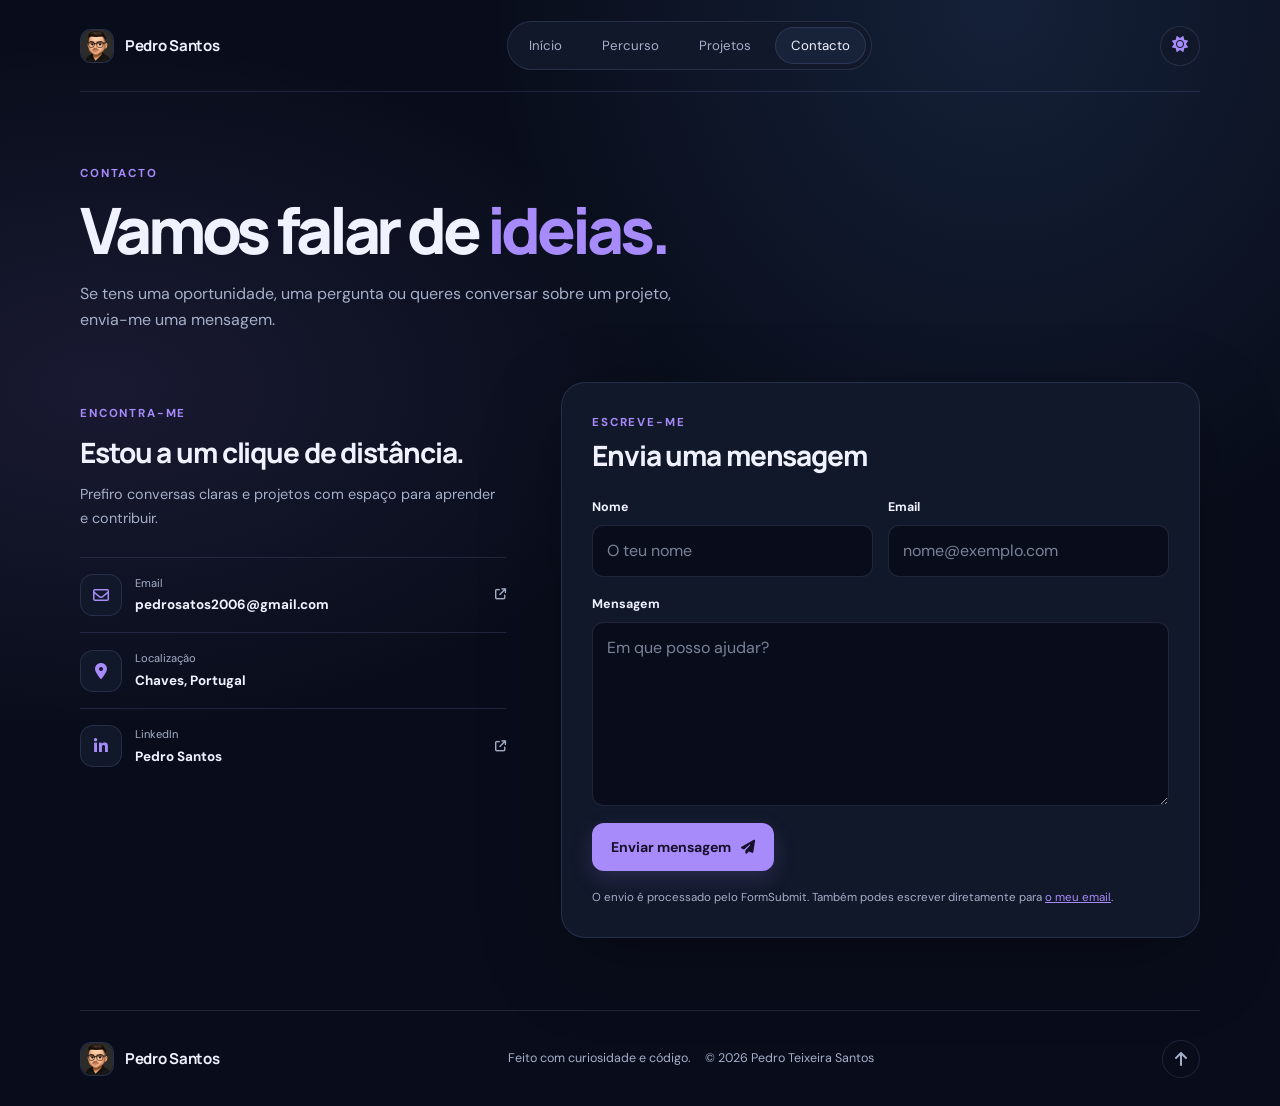
==== commit 332b1418: "Usa avatar no wordmark" ====
--- a/contact.html
+++ b/contact.html
@@ -6,7 +6,7 @@
   <title>Contacto — Pedro Teixeira Santos</title><link rel="icon" type="image/png" href="images/favicon.png" sizes="64x64"><link rel="preconnect" href="https://fonts.googleapis.com"><link rel="preconnect" href="https://fonts.gstatic.com" crossorigin><link rel="stylesheet" href="https://fonts.googleapis.com/css2?family=DM+Sans:wght@400;500;600;700&family=Manrope:wght@400;500;600;700;800&display=swap"><link rel="stylesheet" href="style.css"><link rel="stylesheet" href="https://cdnjs.cloudflare.com/ajax/libs/font-awesome/6.4.0/css/all.min.css"><script src="script.js" defer></script>
 </head>
 <body id="top">
-  <header class="site-header wrap"><a class="wordmark" href="index.html" aria-label="Pedro Santos, início"><span class="wordmark-mark">P<span>.</span></span><span>Pedro Santos</span></a><nav class="main-nav" aria-label="Navegação principal"><a href="index.html">Início</a><a href="resume.html">Percurso</a><a href="portfolio.html">Projetos</a><a class="active" aria-current="page" href="contact.html">Contacto</a></nav><button class="theme-toggle" type="button" aria-label="Ativar tema claro" title="Mudar tema"><i class="fa-solid fa-sun" aria-hidden="true"></i></button></header>
+  <header class="site-header wrap"><a class="wordmark" href="index.html" aria-label="Pedro Santos, início"><span class="wordmark-mark"><img src="images/avatar.webp" alt="" width="34" height="34"></span><span>Pedro Santos</span></a><nav class="main-nav" aria-label="Navegação principal"><a href="index.html">Início</a><a href="resume.html">Percurso</a><a href="portfolio.html">Projetos</a><a class="active" aria-current="page" href="contact.html">Contacto</a></nav><button class="theme-toggle" type="button" aria-label="Ativar tema claro" title="Mudar tema"><i class="fa-solid fa-sun" aria-hidden="true"></i></button></header>
   <main class="wrap page-main">
     <section class="page-intro reveal"><p class="eyebrow">Contacto</p><h1>Vamos falar de <span>ideias.</span></h1><p>Se tens uma oportunidade, uma pergunta ou queres conversar sobre um projeto, envia-me uma mensagem.</p></section>
     <section class="contact-layout reveal" aria-label="Formas de contacto">
@@ -26,5 +26,5 @@
       </div>
     </section>
   </main>
-  <footer class="site-footer wrap"><a class="wordmark" href="index.html"><span class="wordmark-mark">P<span>.</span></span><span>Pedro Santos</span></a><p>Feito com curiosidade e código. <span>© <span data-year></span> Pedro Teixeira Santos</span></p><a class="back-top" href="#top" aria-label="Voltar ao topo"><i class="fa-solid fa-arrow-up" aria-hidden="true"></i></a></footer>
+  <footer class="site-footer wrap"><a class="wordmark" href="index.html"><span class="wordmark-mark"><img src="images/avatar.webp" alt="" width="34" height="34"></span><span>Pedro Santos</span></a><p>Feito com curiosidade e código. <span>© <span data-year></span> Pedro Teixeira Santos</span></p><a class="back-top" href="#top" aria-label="Voltar ao topo"><i class="fa-solid fa-arrow-up" aria-hidden="true"></i></a></footer>
 </body></html>
--- a/style.css
+++ b/style.css
@@ -87,10 +87,15 @@
   display:grid;
   place-items:center;
   font-size:1rem;
+  overflow:hidden;
   background:var(--surface)
 }
-.wordmark-mark span {
-  color:var(--accent)
+.wordmark-mark img {
+  display:block;
+  width:100%;
+  height:100%;
+  object-fit:cover;
+  border-radius:inherit
 }
 .main-nav {
   display:flex;
